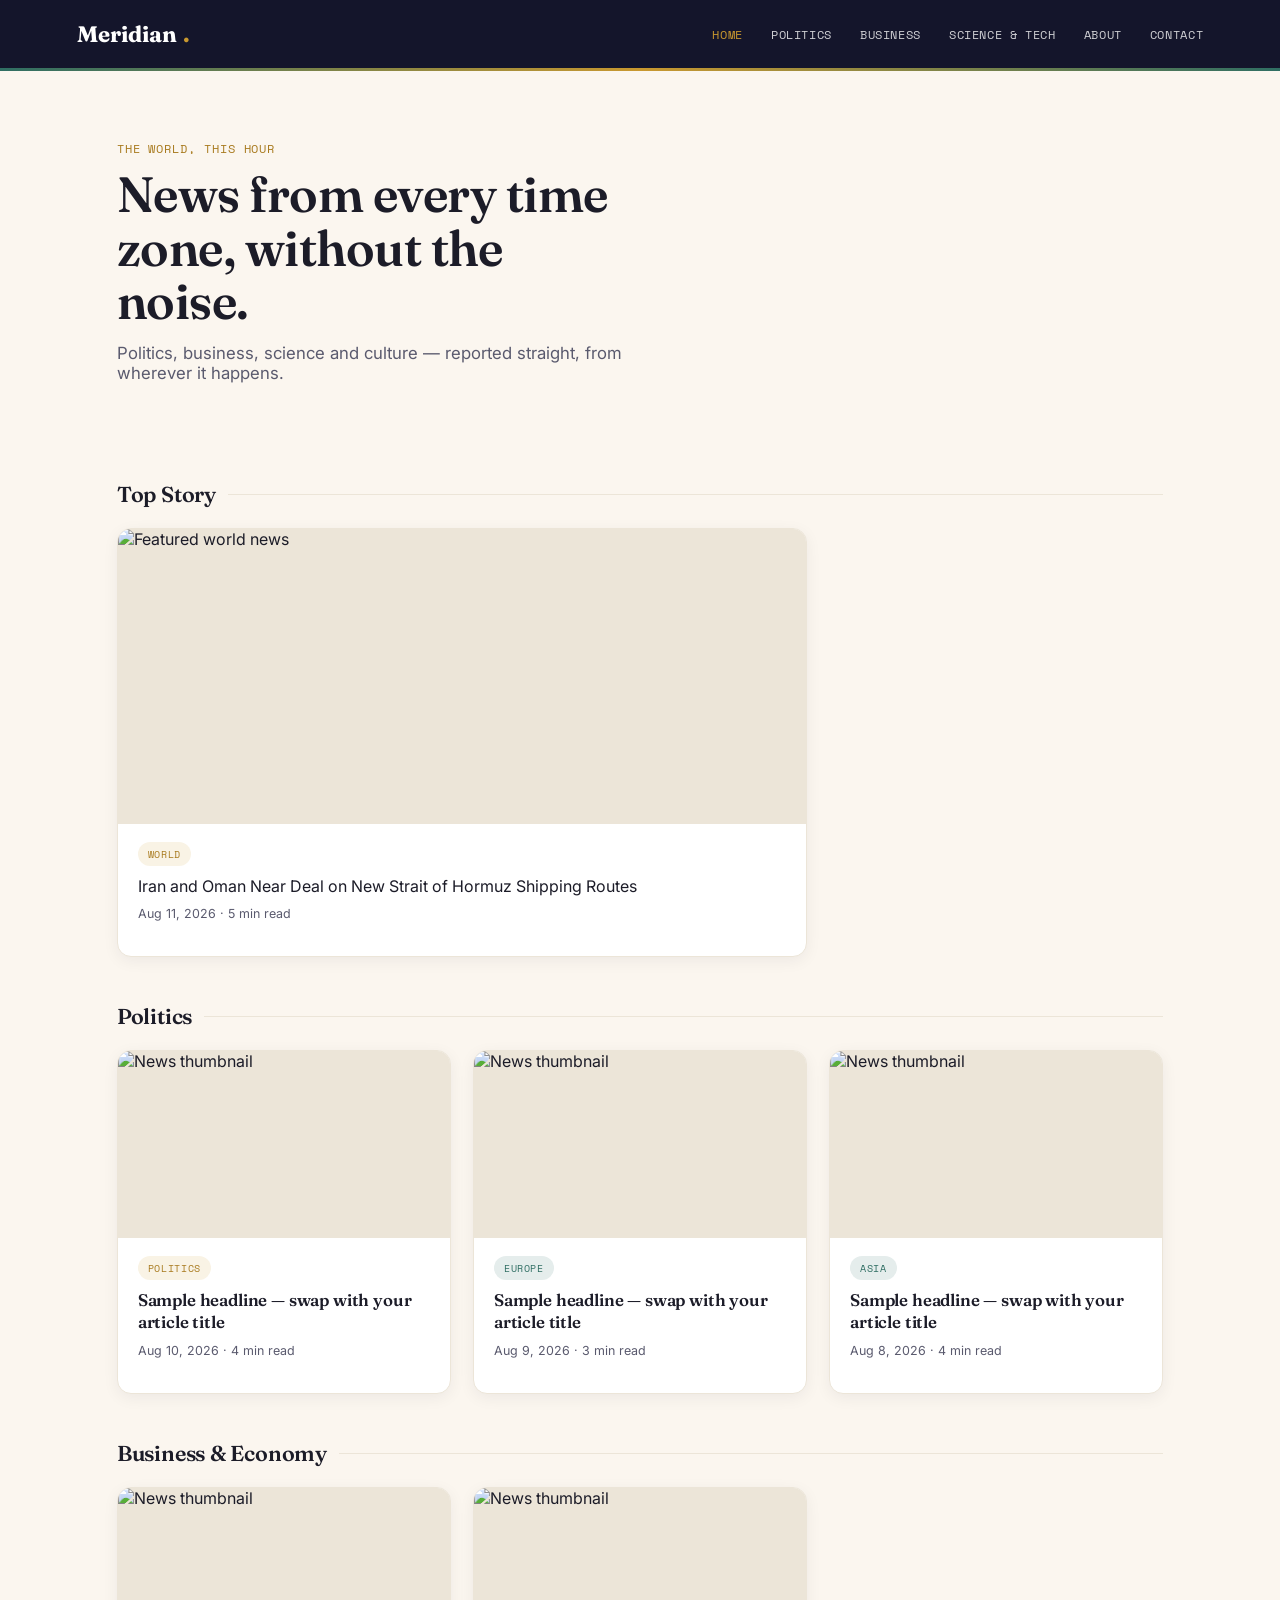
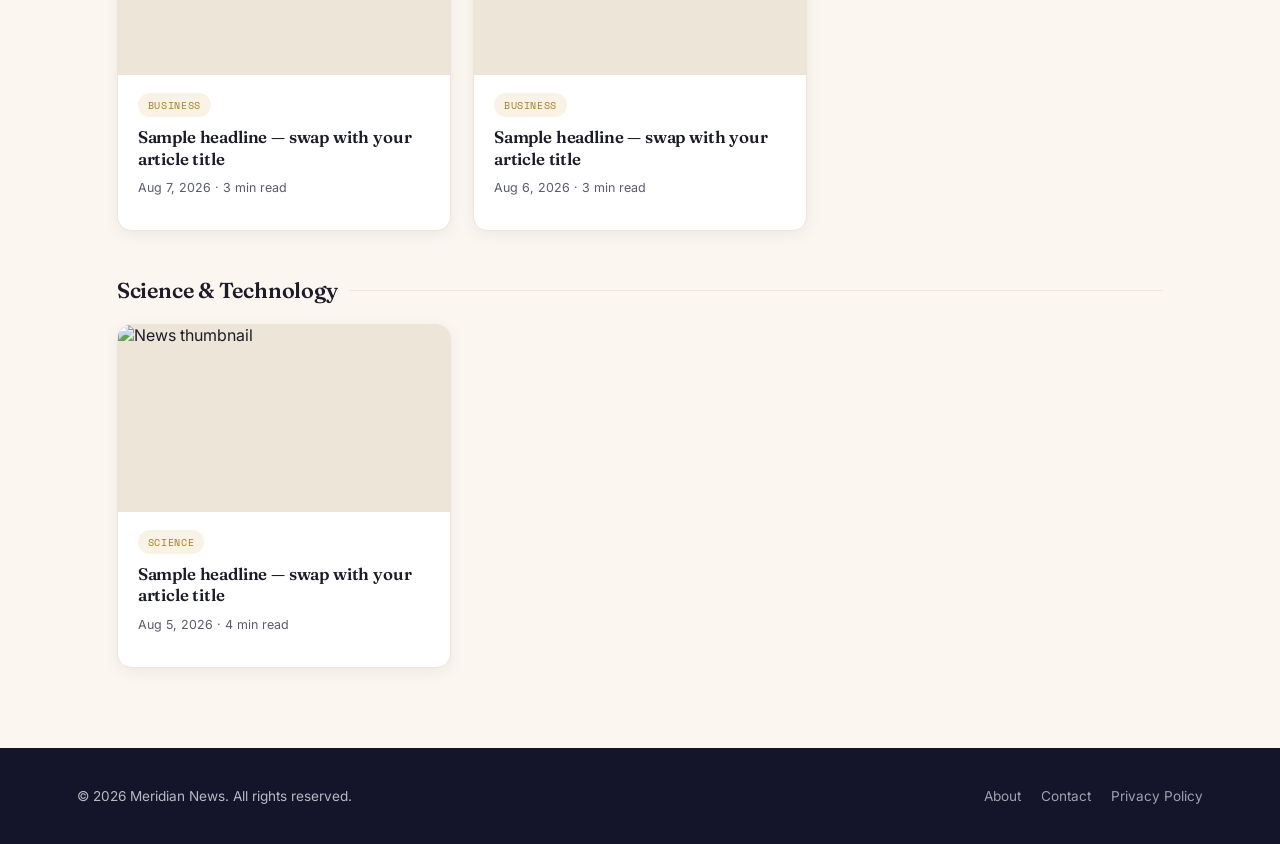
==== index.html @ 2e30b67b "Update index.html" ====
<!DOCTYPE html>
<html lang="en">
<head>
<meta charset="UTF-8">
<meta name="viewport" content="width=device-width, initial-scale=1.0">
<title>Meridian News — World News, Straight Through</title>
<meta name="description" content="International news covering politics, business, science and culture from around the world.">
<link rel="stylesheet" href="assets/style.css">
</head>
<body>

<header class="site-header" id="siteHeader">
  <a href="index.html" class="logo">Meridian<span class="dot">.</span></a>
  <nav class="main-nav">
    <a href="index.html" class="active">Home</a>
    <a href="index.html#politics">Politics</a>
    <a href="index.html#business">Business</a>
    <a href="index.html#science">Science & Tech</a>
    <a href="about.html">About</a>
    <a href="contact.html">Contact</a>
  </nav>
  <button class="nav-toggle" onclick="document.getElementById('siteHeader').classList.toggle('open')">☰</button>
</header>

<section class="hero">
  <p class="eyebrow">The world, this hour</p>
  <h1>News from every time zone, without the noise.</h1>
  <p class="sub">Politics, business, science and culture — reported straight, from wherever it happens.</p>
</section>

<div class="grid-wrap">

  <div class="section-title"><h2>Top Story</h2></div>
  <div class="card-grid">
    <a href="articles/article-template.html" class="card featured">
      <img src="https://images.unsplash.com/photo-1495020689067-958852a7765e?w=1200&q=80" alt="Featured world news">
      <div class="card-body">
        <span class="tag">World</span>
        Iran and Oman Near Deal on New Strait of Hormuz Shipping Routes
        <p class="meta">Aug 11, 2026 · 5 min read</p>
      </div>
    </a>
  </div>

  <div class="section-title" id="politics"><h2>Politics</h2></div>
  <div class="card-grid">
    <a href="articles/article-template.html" class="card">
      <img src="https://images.unsplash.com/photo-1529107386315-e1a2ed48a620?w=800&q=80" alt="News thumbnail">
      <div class="card-body">
        <span class="tag">Politics</span>
        <h3>Sample headline — swap with your article title</h3>
        <p class="meta">Aug 10, 2026 · 4 min read</p>
      </div>
    </a>
    <a href="articles/article-template.html" class="card">
      <img src="https://images.unsplash.com/photo-1541872703-74c5e44368f9?w=800&q=80" alt="News thumbnail">
      <div class="card-body">
        <span class="tag region">Europe</span>
        <h3>Sample headline — swap with your article title</h3>
        <p class="meta">Aug 9, 2026 · 3 min read</p>
      </div>
    </a>
    <a href="articles/article-template.html" class="card">
      <img src="https://images.unsplash.com/photo-1526470303-e567c2ee349b?w=800&q=80" alt="News thumbnail">
      <div class="card-body">
        <span class="tag region">Asia</span>
        <h3>Sample headline — swap with your article title</h3>
        <p class="meta">Aug 8, 2026 · 4 min read</p>
      </div>
    </a>
  </div>

  <div class="section-title" id="business"><h2>Business & Economy</h2></div>
  <div class="card-grid">
    <a href="articles/article-template.html" class="card">
      <img src="https://images.unsplash.com/photo-1590283603385-17ffb3a7f29f?w=800&q=80" alt="News thumbnail">
      <div class="card-body">
        <span class="tag">Business</span>
        <h3>Sample headline — swap with your article title</h3>
        <p class="meta">Aug 7, 2026 · 3 min read</p>
      </div>
    </a>
    <a href="articles/article-template.html" class="card">
      <img src="https://images.unsplash.com/photo-1611974789855-9c2a0a7236a3?w=800&q=80" alt="News thumbnail">
      <div class="card-body">
        <span class="tag">Business</span>
        <h3>Sample headline — swap with your article title</h3>
        <p class="meta">Aug 6, 2026 · 3 min read</p>
      </div>
    </a>
  </div>

  <div class="section-title" id="science"><h2>Science & Technology</h2></div>
  <div class="card-grid">
    <a href="articles/article-template.html" class="card">
      <img src="https://images.unsplash.com/photo-1451187580459-43490279c0fa?w=800&q=80" alt="News thumbnail">
      <div class="card-body">
        <span class="tag">Science</span>
        <h3>Sample headline — swap with your article title</h3>
        <p class="meta">Aug 5, 2026 · 4 min read</p>
      </div>
    </a>
  </div>

</div>

<footer class="site-footer">
  <div class="footer-inner">
    <div>© 2026 Meridian News. All rights reserved.</div>
    <div class="footer-links">
      <a href="about.html">About</a>
      <a href="contact.html">Contact</a>
      <a href="privacy.html">Privacy Policy</a>
    </div>
  </div>
</footer>

</body>
</html>
---- assets/style.css ----
/* ===========================================
   MERIDIAN NEWS — shared stylesheet
   Palette: Ink navy header, warm cream body,
   amber signature accent, muted teal secondary
=========================================== */

@import url('https://fonts.googleapis.com/css2?family=Fraunces:opsz,wght@9..144,500;9..144,600;9..144,700&family=Inter:wght@400;500;600;700&family=Space+Mono:wght@400;700&display=swap');

:root {
  --ink: #14152B;
  --cream: #FBF6EF;
  --card: #FFFFFF;
  --amber: #C9982F;
  --amber-deep: #A87A1E;
  --teal: #2F6E63;
  --text-dark: #1C1C28;
  --text-mid: #5A5A6E;
  --line: #ECE5D8;
  --radius: 14px;
}

* { box-sizing: border-box; }

body {
  margin: 0;
  background: var(--cream);
  color: var(--text-dark);
  font-family: 'Inter', sans-serif;
  -webkit-font-smoothing: antialiased;
}

h1, h2, h3, .display {
  font-family: 'Fraunces', serif;
  font-weight: 600;
  letter-spacing: -0.01em;
  margin: 0;
}

.eyebrow {
  font-family: 'Space Mono', monospace;
  font-size: 0.72rem;
  letter-spacing: 0.08em;
  text-transform: uppercase;
  color: var(--amber-deep);
}

a { color: inherit; text-decoration: none; }

/* ---------- HEADER ---------- */
header.site-header {
  background: var(--ink);
  color: #fff;
  padding: 20px 6vw;
  display: flex;
  align-items: center;
  justify-content: space-between;
  position: sticky;
  top: 0;
  z-index: 50;
}
/* meridian line signature */
header.site-header::after {
  content: '';
  position: absolute;
  left: 0; right: 0; bottom: -3px;
  height: 3px;
  background: linear-gradient(90deg, var(--teal), var(--amber) 50%, var(--teal));
}

.logo {
  font-family: 'Fraunces', serif;
  font-size: 1.4rem;
  font-weight: 700;
  display: flex;
  align-items: baseline;
  gap: 6px;
}
.logo .dot { color: var(--amber); }

nav.main-nav {
  display: flex;
  gap: 28px;
  font-family: 'Space Mono', monospace;
  font-size: 0.78rem;
  text-transform: uppercase;
  letter-spacing: 0.05em;
}
nav.main-nav a { opacity: 0.8; transition: opacity 0.15s; }
nav.main-nav a:hover, nav.main-nav a.active { opacity: 1; color: var(--amber); }

.nav-toggle { display: none; background: none; border: none; color: #fff; font-size: 1.5rem; cursor: pointer; }

/* ---------- HERO ---------- */
.hero {
  padding: 60px 6vw 36px;
  max-width: 1200px;
  margin: 0 auto;
}
.hero h1 {
  font-size: clamp(2rem, 4vw, 3.1rem);
  line-height: 1.08;
  max-width: 15ch;
}
.hero p.sub {
  color: var(--text-mid);
  font-size: 1.05rem;
  max-width: 48ch;
  margin-top: 14px;
}

/* ---------- CARD GRID ---------- */
.grid-wrap {
  max-width: 1200px;
  margin: 0 auto;
  padding: 0 6vw 80px;
}
.section-title {
  display: flex;
  align-items: center;
  gap: 12px;
  margin: 46px 0 20px;
}
.section-title h2 { font-size: 1.35rem; }
.section-title::after {
  content: '';
  flex: 1;
  height: 1px;
  background: var(--line);
}

.card-grid {
  display: grid;
  grid-template-columns: repeat(auto-fill, minmax(280px, 1fr));
  gap: 22px;
}

.card {
  background: var(--card);
  border-radius: var(--radius);
  overflow: hidden;
  box-shadow: 0 4px 16px rgba(20, 21, 43, 0.06);
  transition: transform 0.2s ease, box-shadow 0.2s ease;
  display: flex;
  flex-direction: column;
  border: 1px solid var(--line);
}
.card:hover {
  transform: translateY(-4px);
  box-shadow: 0 12px 28px rgba(20, 21, 43, 0.10);
}
.card img {
  width: 100%;
  aspect-ratio: 16/9;
  object-fit: cover;
  background: var(--line);
}
.card-body { padding: 18px 20px 22px; display: flex; flex-direction: column; gap: 10px; flex: 1; }
.tag {
  display: inline-flex;
  align-self: flex-start;
  font-family: 'Space Mono', monospace;
  font-size: 0.65rem;
  text-transform: uppercase;
  letter-spacing: 0.06em;
  padding: 4px 10px;
  border-radius: 20px;
  background: rgba(201, 152, 47, 0.12);
  color: var(--amber-deep);
}
.tag.region { background: rgba(47, 110, 99, 0.12); color: var(--teal); }
.card h3 { font-size: 1.05rem; line-height: 1.3; }
.card .meta { font-size: 0.78rem; color: var(--text-mid); margin-top: auto; }

.card.featured { grid-column: span 2; }
.card.featured img { aspect-ratio: 21/9; }
.card.featured h3 { font-size: 1.5rem; }
@media (max-width: 700px) {
  .card.featured { grid-column: span 1; }
}

/* ---------- ARTICLE PAGE ---------- */
.article-wrap {
  max-width: 760px;
  margin: 0 auto;
  padding: 56px 6vw 90px;
}
.article-wrap .tag { margin-bottom: 16px; }
.article-wrap h1 { font-size: clamp(1.8rem, 4vw, 2.6rem); line-height: 1.15; }
.article-meta {
  display: flex;
  gap: 16px;
  color: var(--text-mid);
  font-size: 0.85rem;
  margin: 16px 0 28px;
  padding-bottom: 24px;
  border-bottom: 1px solid var(--line);
}
.article-hero-img {
  width: 100%;
  border-radius: var(--radius);
  margin-bottom: 32px;
  aspect-ratio: 16/9;
  object-fit: cover;
  background: var(--line);
}
.article-body { font-size: 1.08rem; line-height: 1.75; color: var(--text-dark); }
.article-body p { margin: 0 0 20px; }
.article-body h2 { font-size: 1.3rem; margin: 36px 0 14px; }
.article-body h3 { font-size: 1.1rem; margin: 28px 0 12px; }

.callout {
  background: #FBF3E4;
  border-left: 4px solid var(--amber);
  padding: 16px 20px;
  border-radius: 0 10px 10px 0;
  margin: 24px 0;
  font-size: 0.98rem;
}
.callout strong { color: var(--amber-deep); }

table.data-table {
  width: 100%;
  border-collapse: collapse;
  margin: 24px 0;
  font-size: 0.92rem;
}
table.data-table th, table.data-table td {
  padding: 10px 14px;
  border-bottom: 1px solid var(--line);
  text-align: left;
}
table.data-table th {
  font-family: 'Space Mono', monospace;
  font-size: 0.7rem;
  text-transform: uppercase;
  color: var(--text-mid);
  letter-spacing: 0.04em;
}

/* ---------- STATIC PAGES ---------- */
.static-wrap {
  max-width: 720px;
  margin: 0 auto;
  padding: 56px 6vw 90px;
  line-height: 1.7;
}
.static-wrap h1 { margin-bottom: 24px; }
.static-wrap h2 { font-size: 1.2rem; margin: 32px 0 12px; }
.static-wrap p { color: var(--text-dark); margin: 0 0 16px; }
.contact-form { display: flex; flex-direction: column; gap: 14px; max-width: 480px; margin-top: 24px; }
.contact-form input, .contact-form textarea {
  padding: 12px 14px;
  border: 1px solid var(--line);
  border-radius: 10px;
  font-family: 'Inter', sans-serif;
  font-size: 0.95rem;
}
.contact-form button {
  background: var(--ink);
  color: #fff;
  border: none;
  padding: 12px 20px;
  border-radius: 10px;
  font-family: 'Space Mono', monospace;
  font-size: 0.8rem;
  text-transform: uppercase;
  letter-spacing: 0.05em;
  cursor: pointer;
  width: fit-content;
}
.contact-form button:hover { background: var(--amber-deep); }

/* ---------- FOOTER ---------- */
footer.site-footer {
  background: var(--ink);
  color: rgba(255,255,255,0.7);
  padding: 40px 6vw;
  font-size: 0.85rem;
}
.footer-inner {
  max-width: 1200px;
  margin: 0 auto;
  display: flex;
  justify-content: space-between;
  flex-wrap: wrap;
  gap: 20px;
}
footer.site-footer a { opacity: 0.85; }
footer.site-footer a:hover { color: var(--amber); opacity: 1; }
.footer-links { display: flex; gap: 20px; }

@media (max-width: 640px) {
  nav.main-nav { display: none; }
  .nav-toggle { display: block; }
  header.site-header.open nav.main-nav {
    display: flex;
    flex-direction: column;
    position: absolute;
    top: 100%; left: 0; right: 0;
    background: var(--ink);
    padding: 20px 6vw;
    gap: 16px;
  }
}
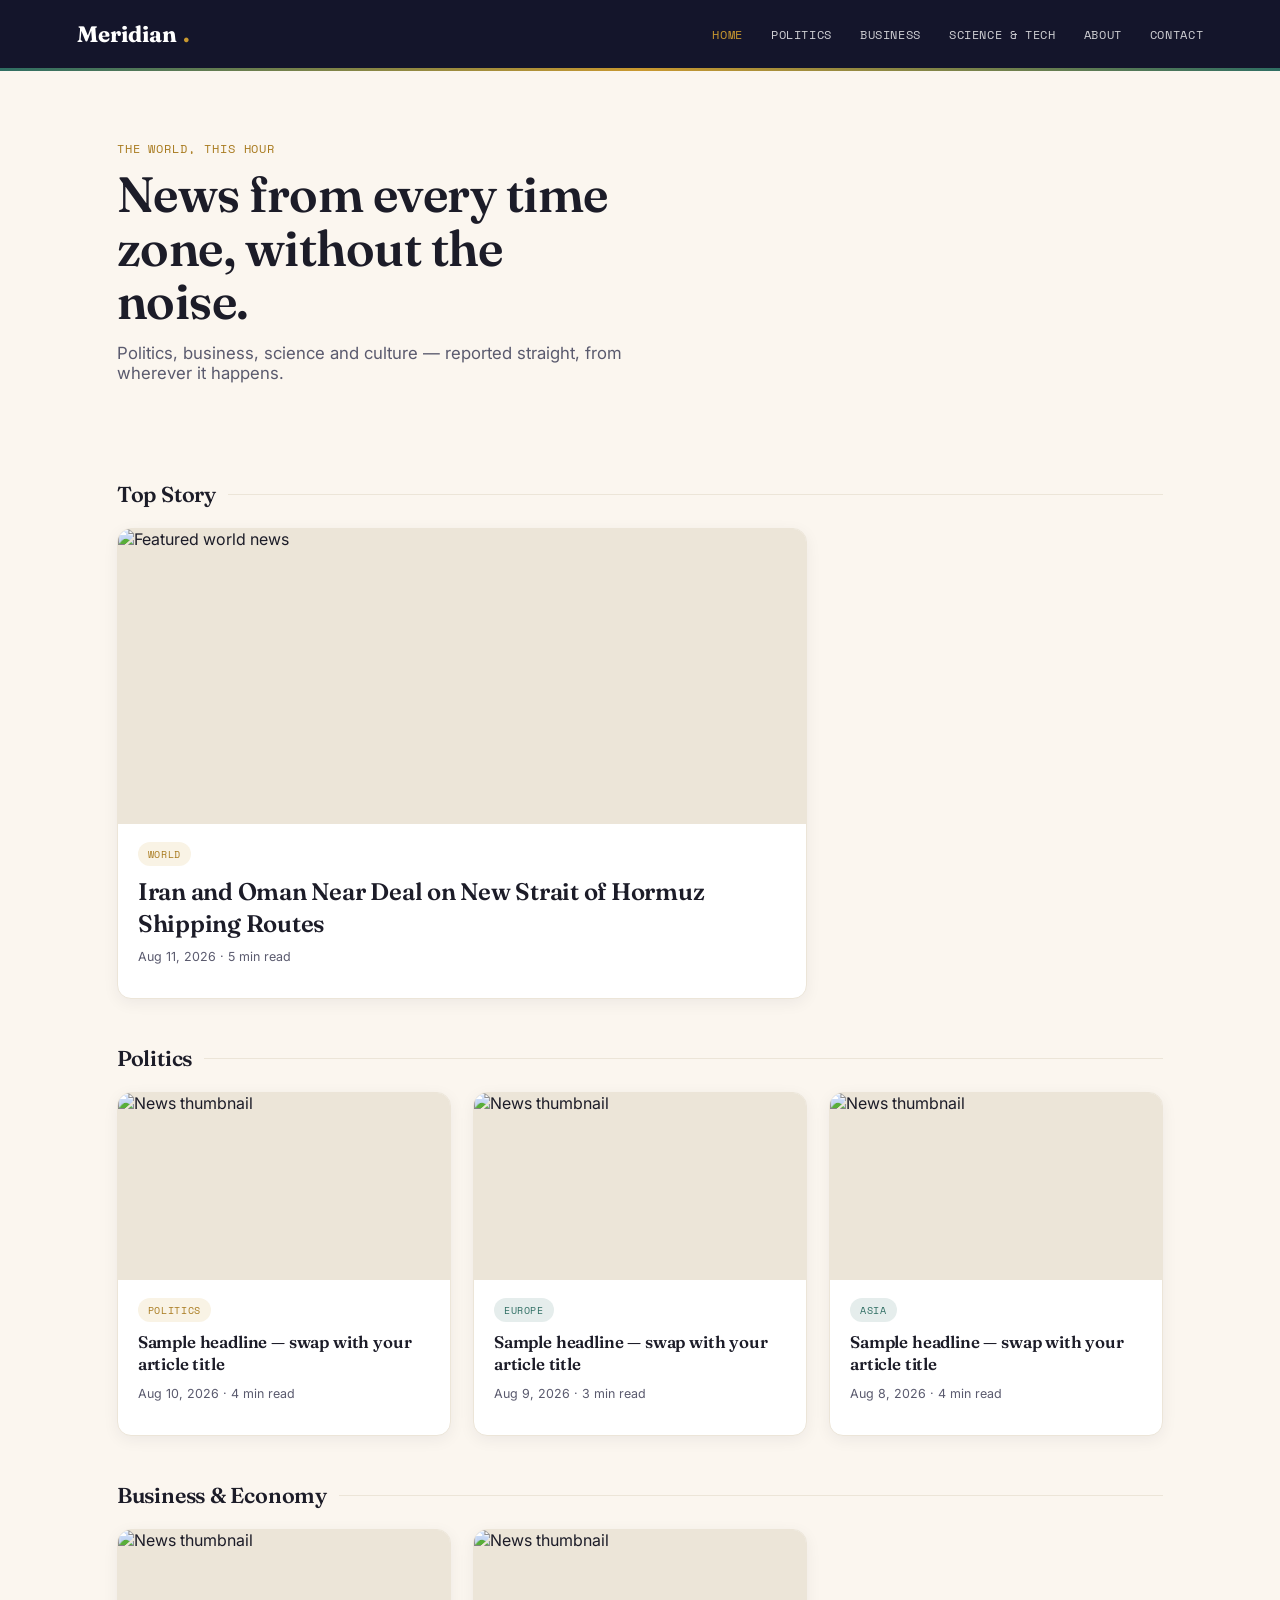
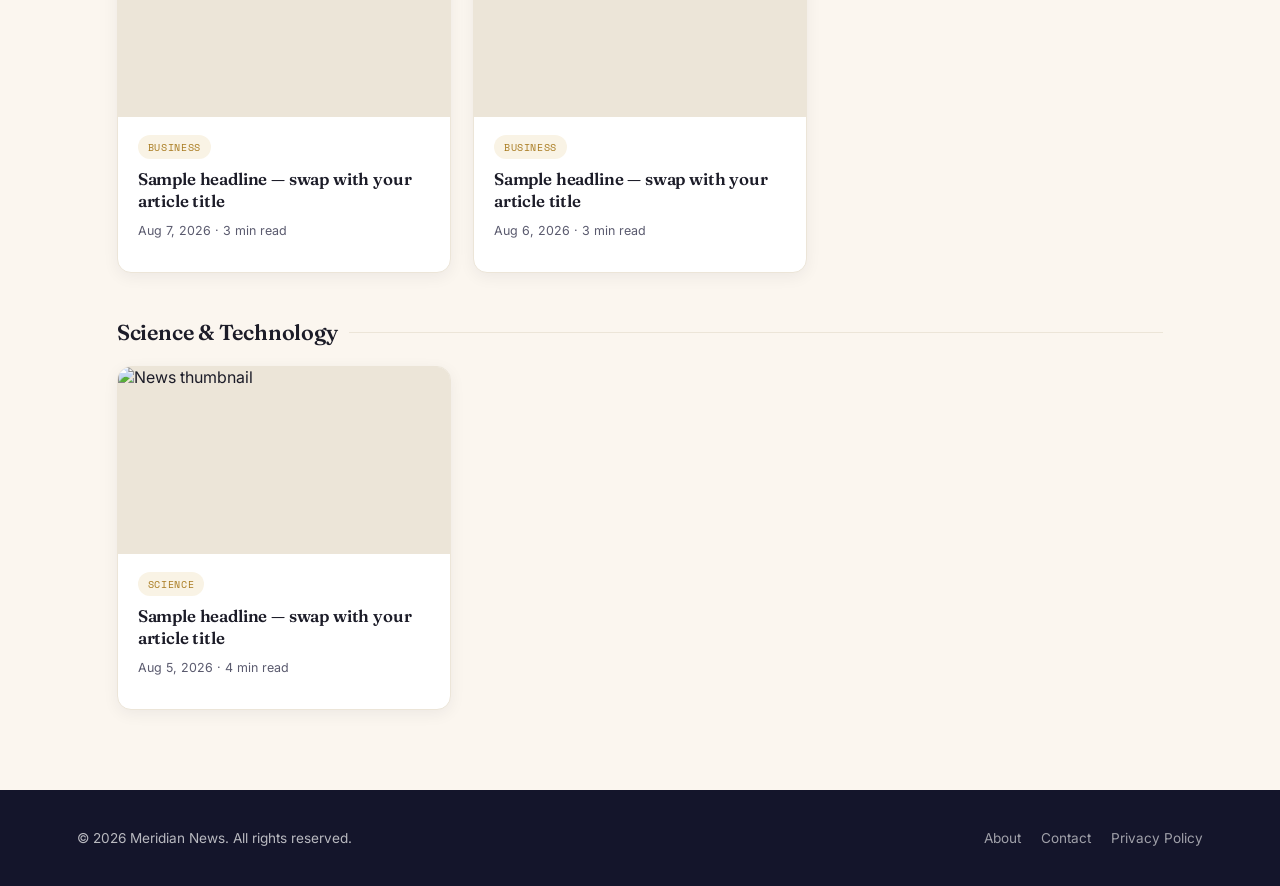
==== commit 92db3c04: "index.html" ====
--- a/index.html
+++ b/index.html
@@ -36,7 +36,7 @@
       <img src="https://images.unsplash.com/photo-1495020689067-958852a7765e?w=1200&q=80" alt="Featured world news">
       <div class="card-body">
         <span class="tag">World</span>
-        Iran and Oman Near Deal on New Strait of Hormuz Shipping Routes
+        <h3>Iran and Oman Near Deal on New Strait of Hormuz Shipping Routes</h3>
         <p class="meta">Aug 11, 2026 · 5 min read</p>
       </div>
     </a>
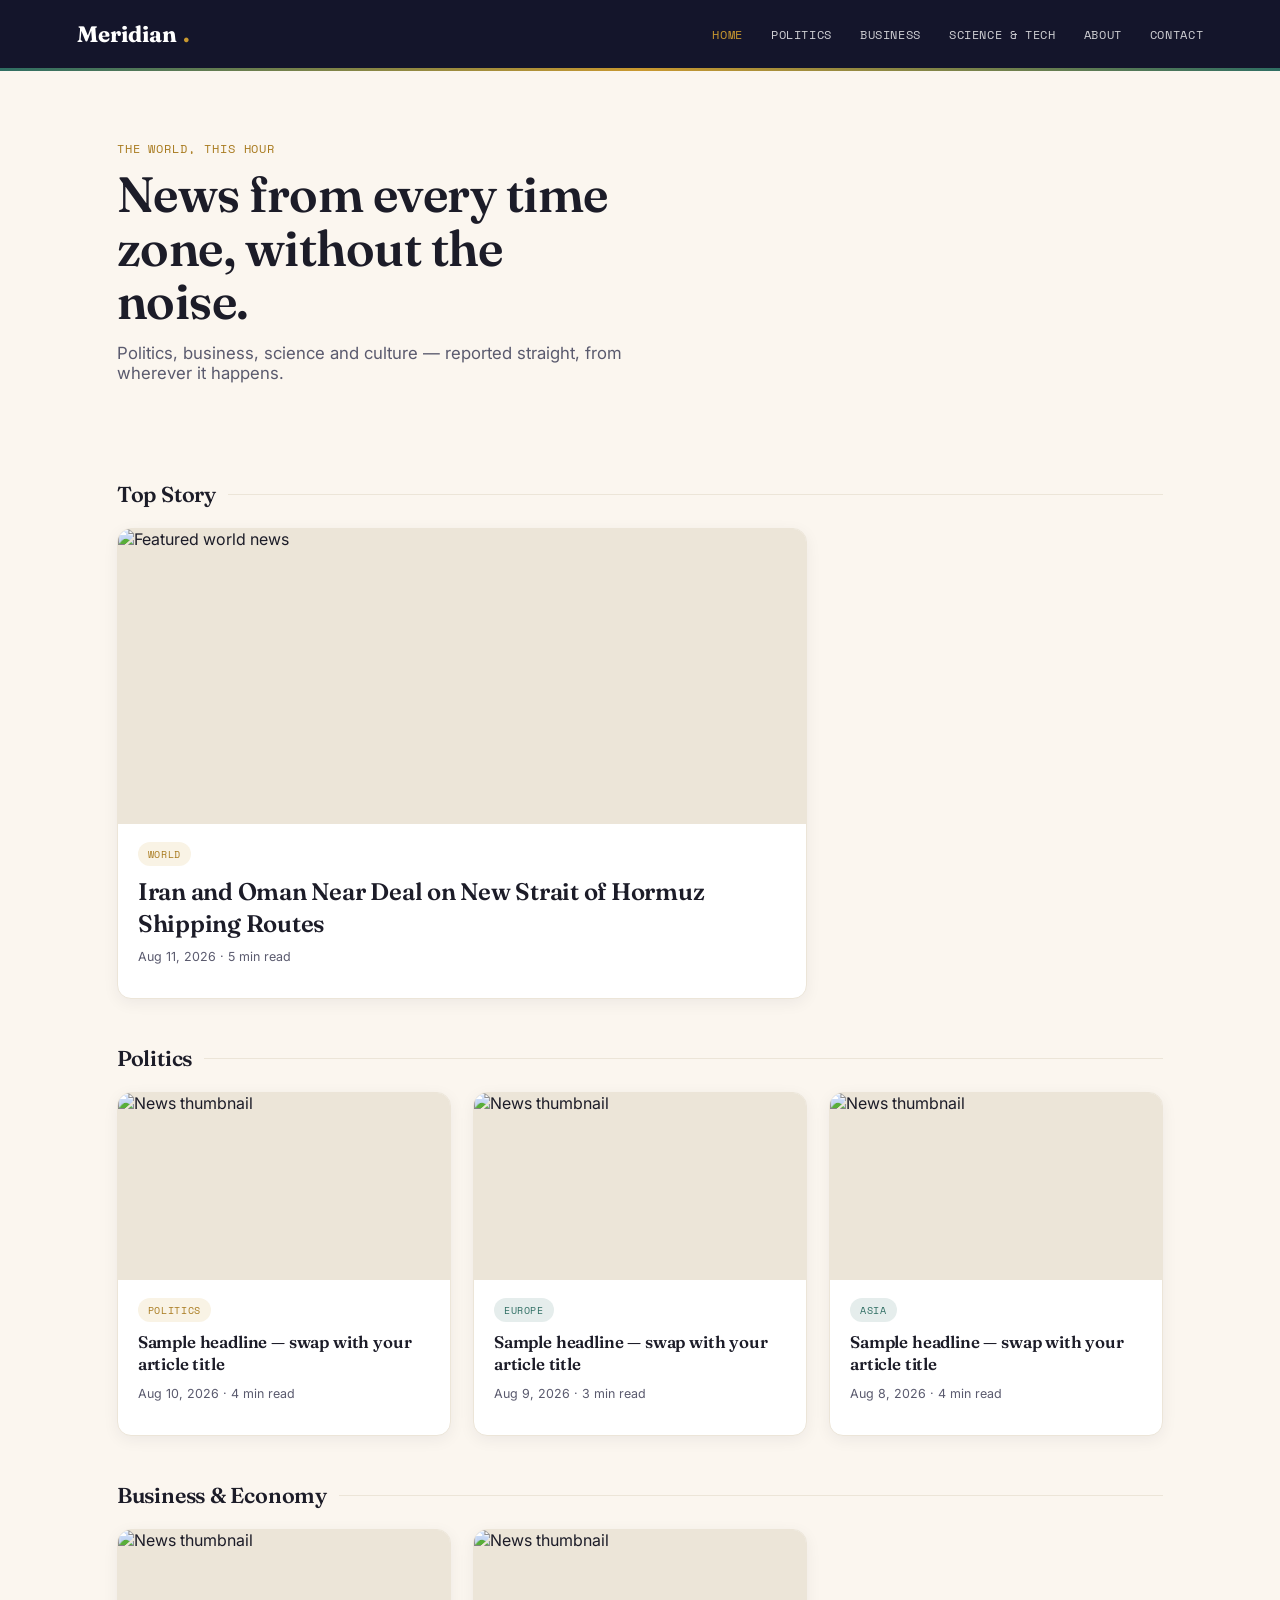
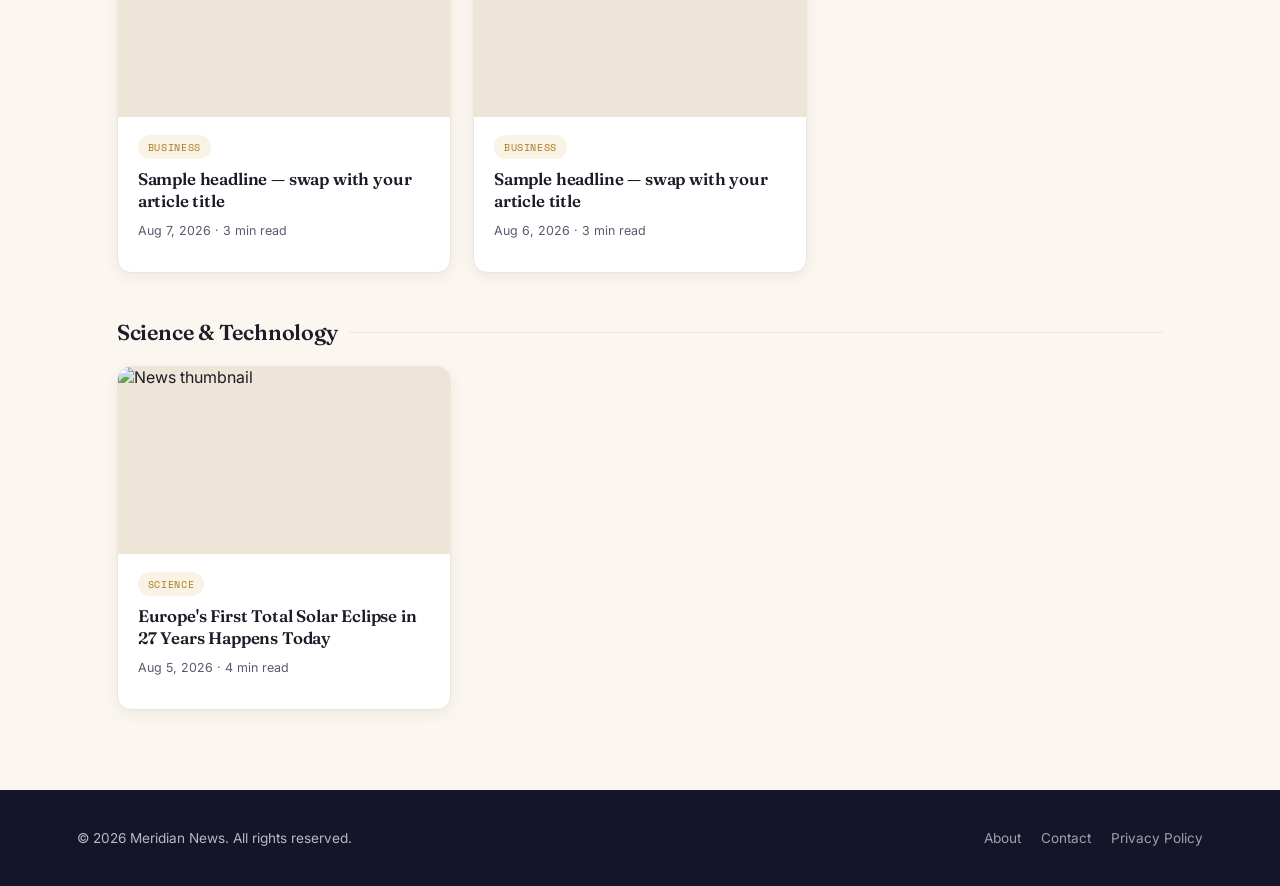
==== commit cc27966c: "Update index.html" ====
--- a/index.html
+++ b/index.html
@@ -32,7 +32,7 @@
 
   <div class="section-title"><h2>Top Story</h2></div>
   <div class="card-grid">
-    <a href="articles/article-template.html" class="card featured">
+   <a href="articles/hormuz-shipping-deal.html" class="card featured">
       <img src="https://images.unsplash.com/photo-1495020689067-958852a7765e?w=1200&q=80" alt="Featured world news">
       <div class="card-body">
         <span class="tag">World</span>
@@ -92,11 +92,11 @@
 
   <div class="section-title" id="science"><h2>Science & Technology</h2></div>
   <div class="card-grid">
-    <a href="articles/article-template.html" class="card">
+    <a href="articles/solar-eclipse-europe-2026.html" class="card">
       <img src="https://images.unsplash.com/photo-1451187580459-43490279c0fa?w=800&q=80" alt="News thumbnail">
       <div class="card-body">
         <span class="tag">Science</span>
-        <h3>Sample headline — swap with your article title</h3>
+        <h3>Europe's First Total Solar Eclipse in 27 Years Happens Today</h3>
         <p class="meta">Aug 5, 2026 · 4 min read</p>
       </div>
     </a>
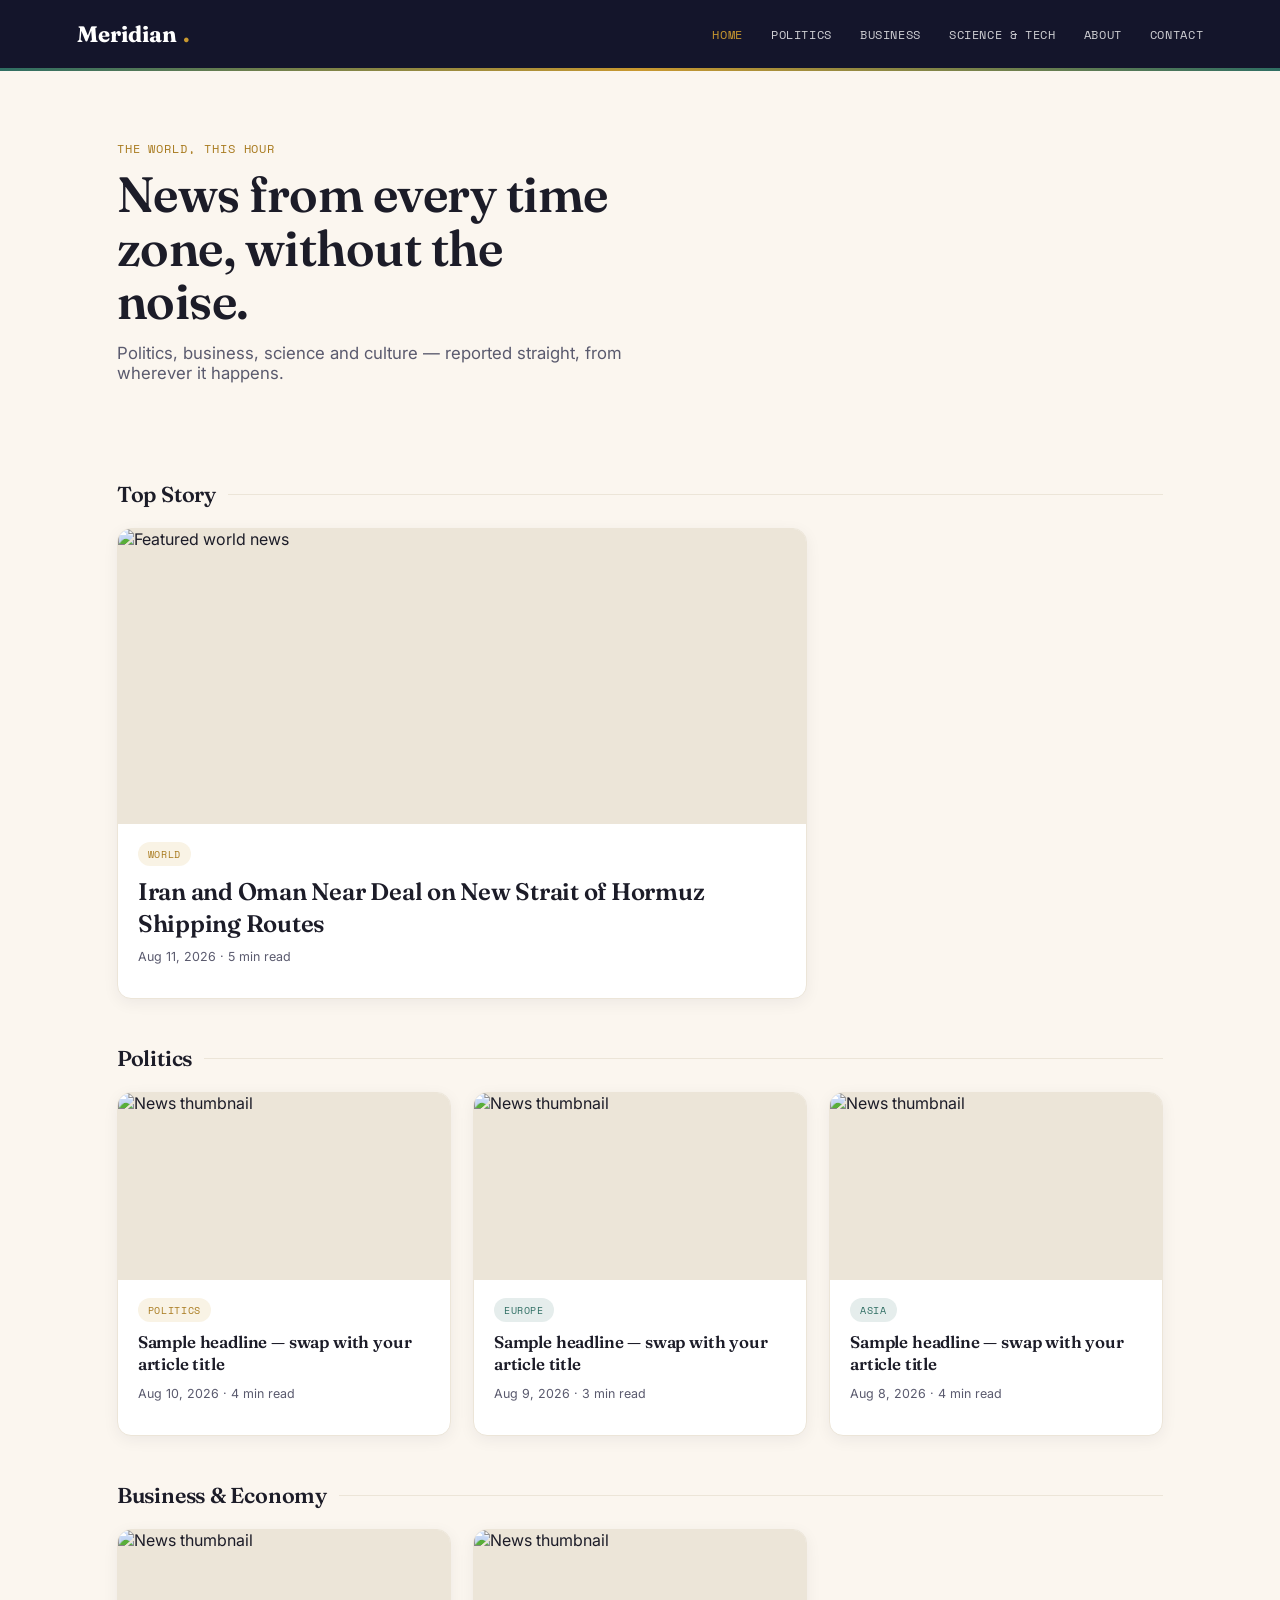
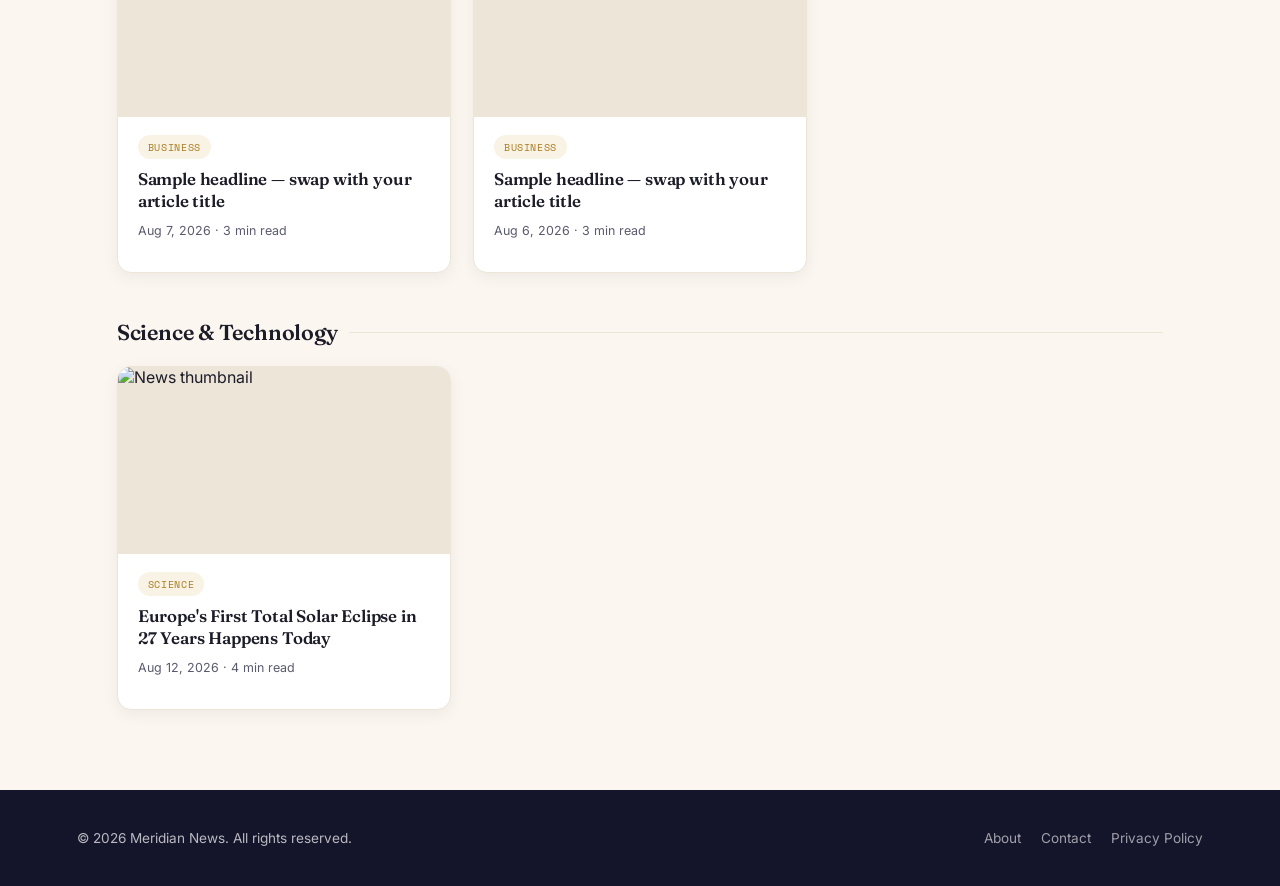
==== commit f37007bd: "Update index.html" ====
--- a/index.html
+++ b/index.html
@@ -97,7 +97,7 @@
       <div class="card-body">
         <span class="tag">Science</span>
         <h3>Europe's First Total Solar Eclipse in 27 Years Happens Today</h3>
-        <p class="meta">Aug 5, 2026 · 4 min read</p>
+        <p class="meta">Aug 12, 2026 · 4 min read</p>
       </div>
     </a>
   </div>
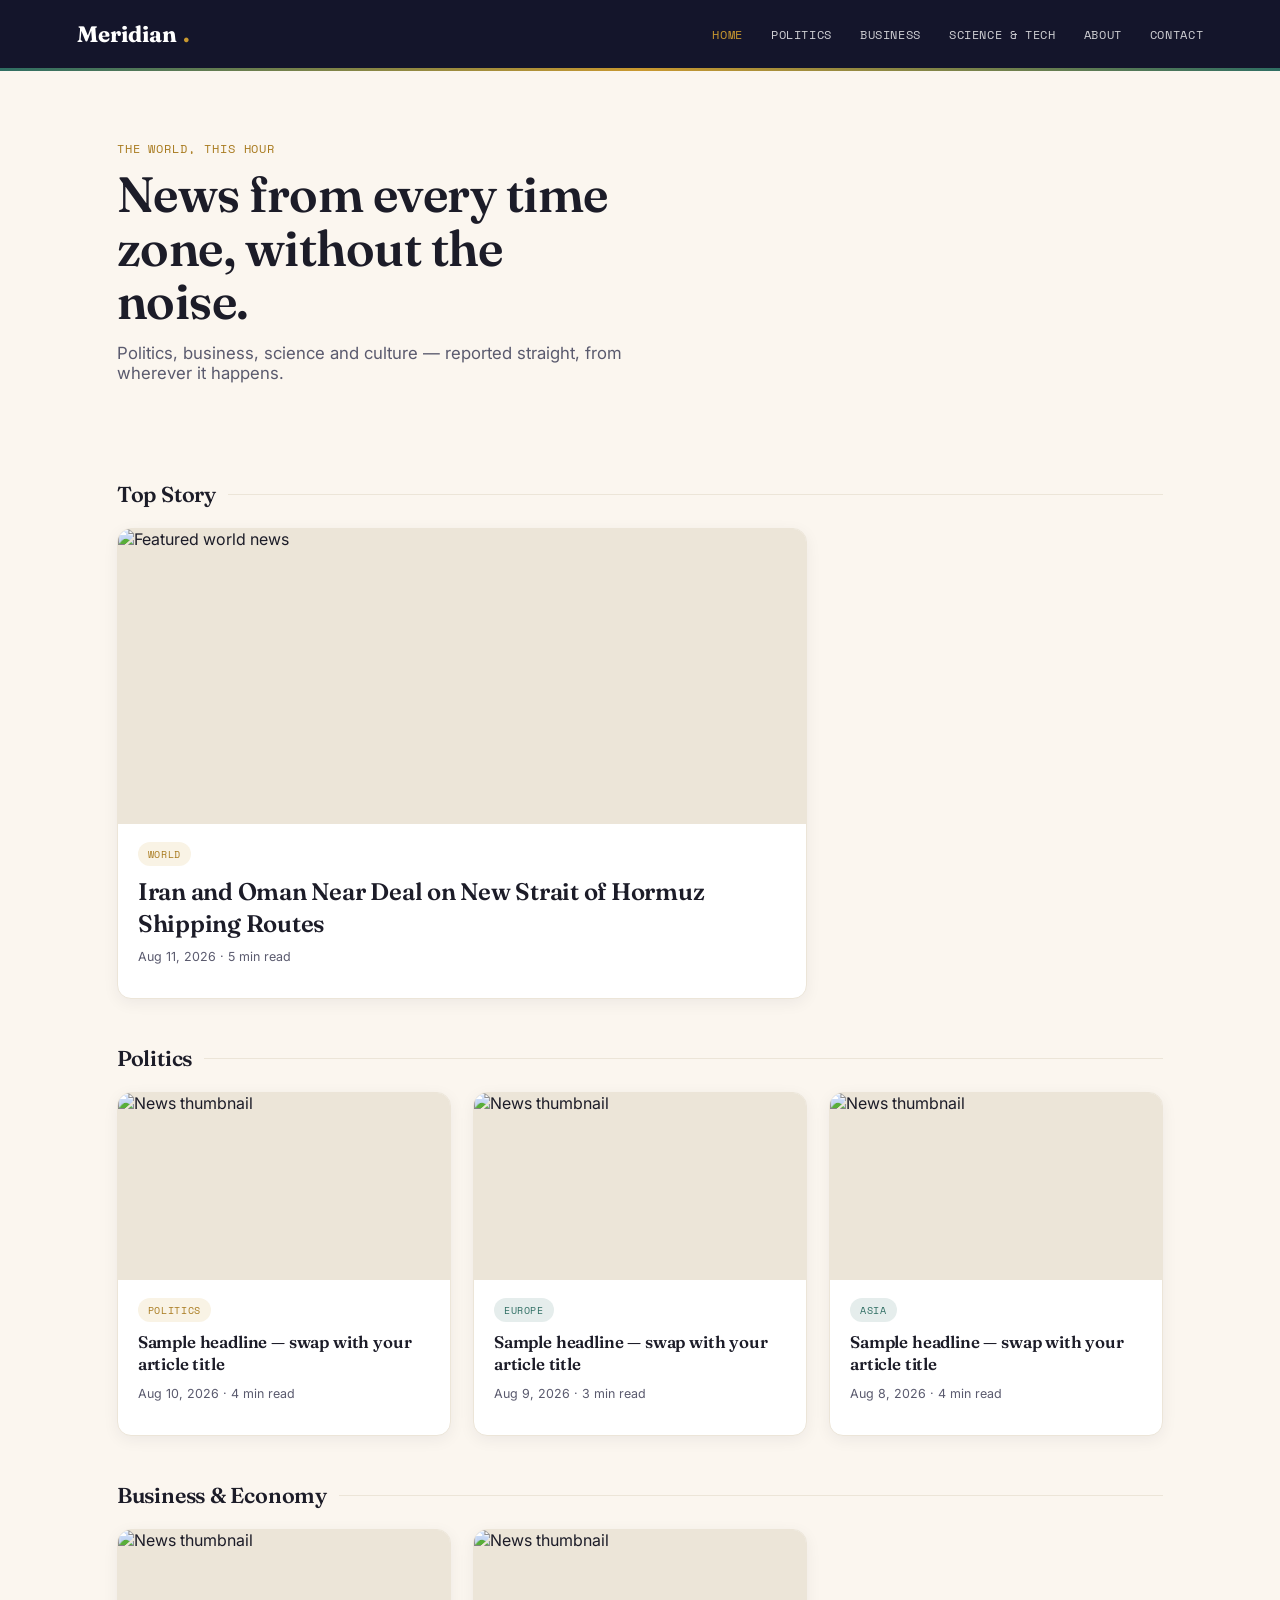
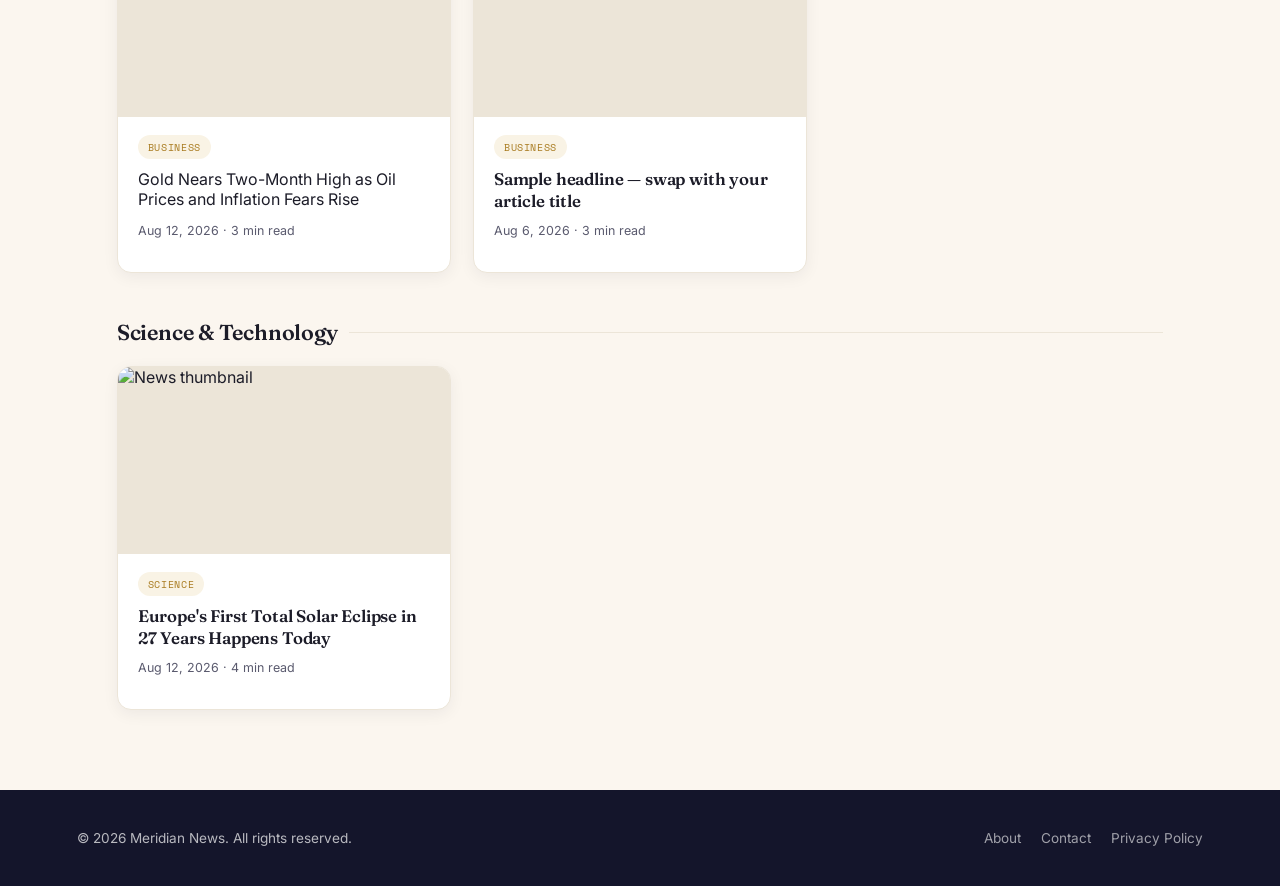
==== commit 8b36b12c: "Update index.html" ====
--- a/index.html
+++ b/index.html
@@ -72,12 +72,12 @@
 
   <div class="section-title" id="business"><h2>Business & Economy</h2></div>
   <div class="card-grid">
-    <a href="articles/article-template.html" class="card">
+    <a href="articles/gold-prices-oil-inflation.html" class="card">
       <img src="https://images.unsplash.com/photo-1590283603385-17ffb3a7f29f?w=800&q=80" alt="News thumbnail">
       <div class="card-body">
         <span class="tag">Business</span>
-        <h3>Sample headline — swap with your article title</h3>
-        <p class="meta">Aug 7, 2026 · 3 min read</p>
+        </h3> Gold Nears Two-Month High as Oil Prices and Inflation Fears Rise</h3>
+        <p class="meta">Aug 12, 2026 · 3 min read</p>
       </div>
     </a>
     <a href="articles/article-template.html" class="card">
